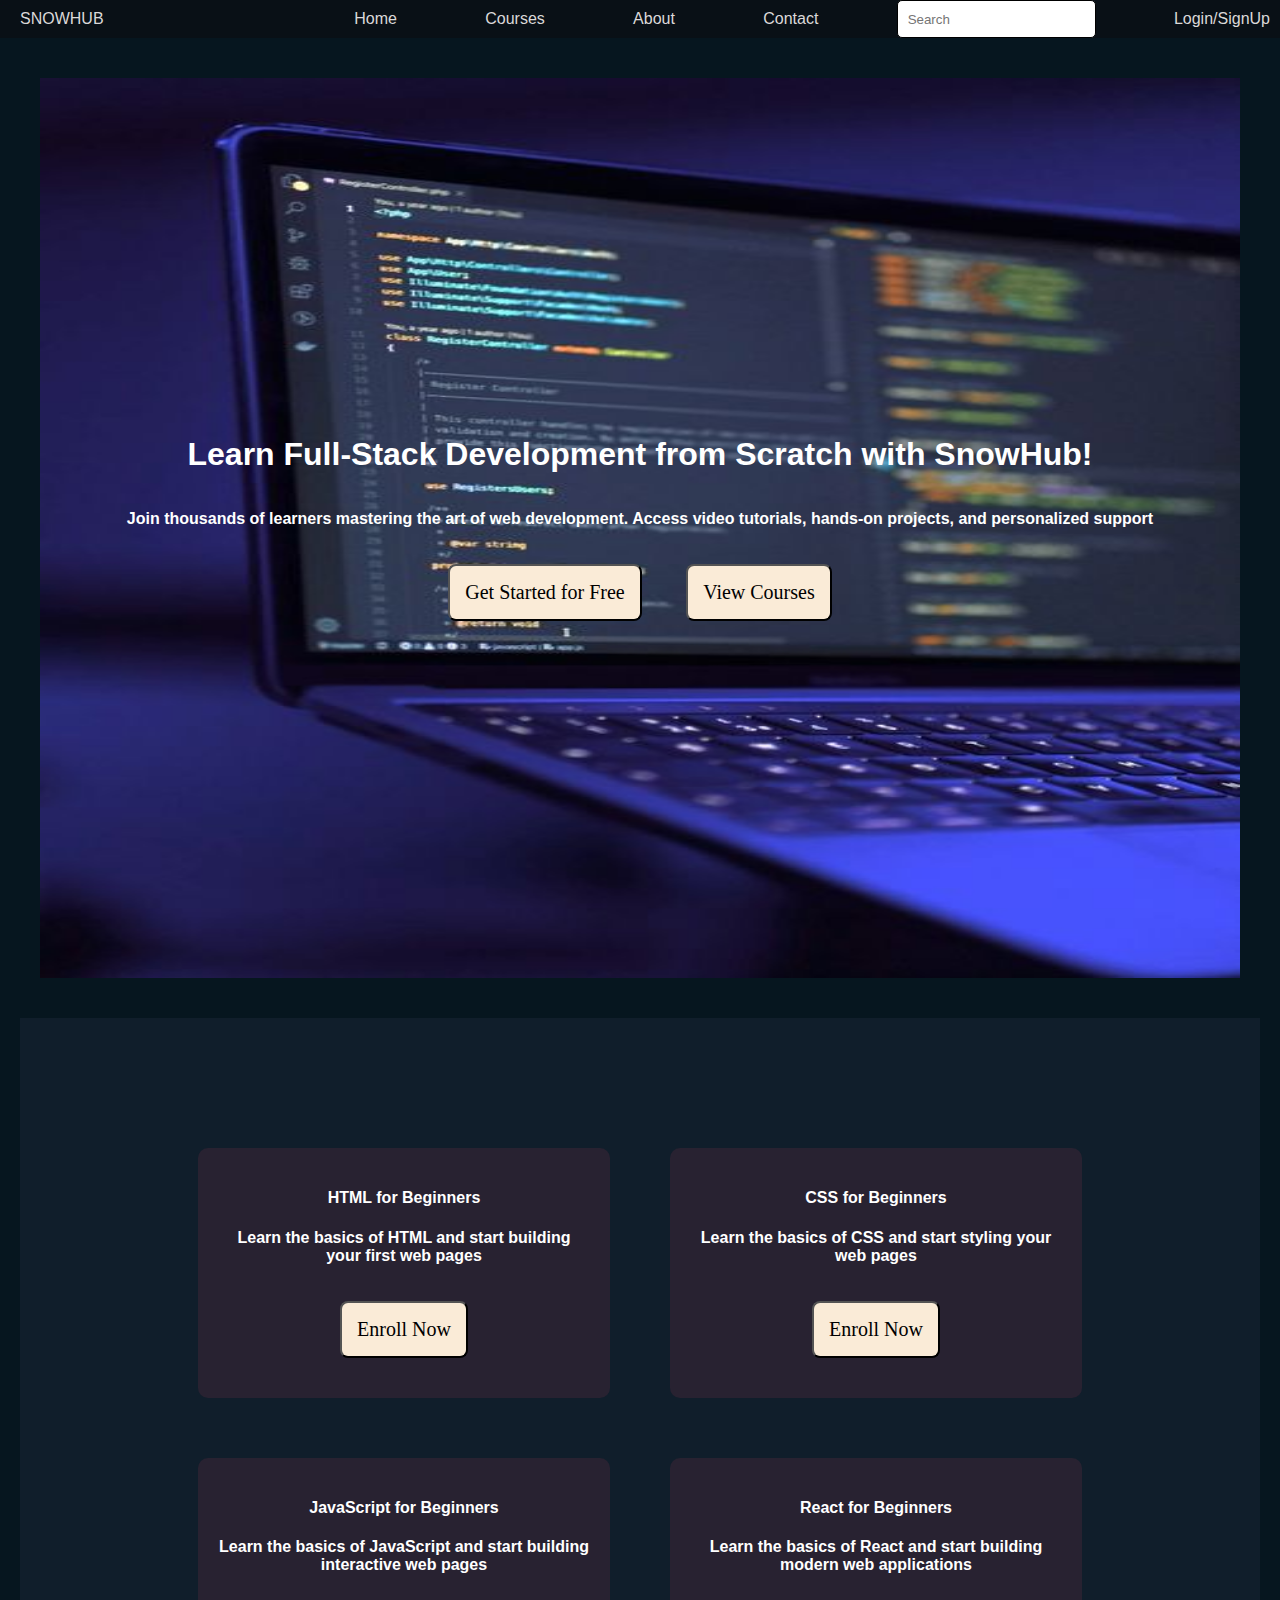
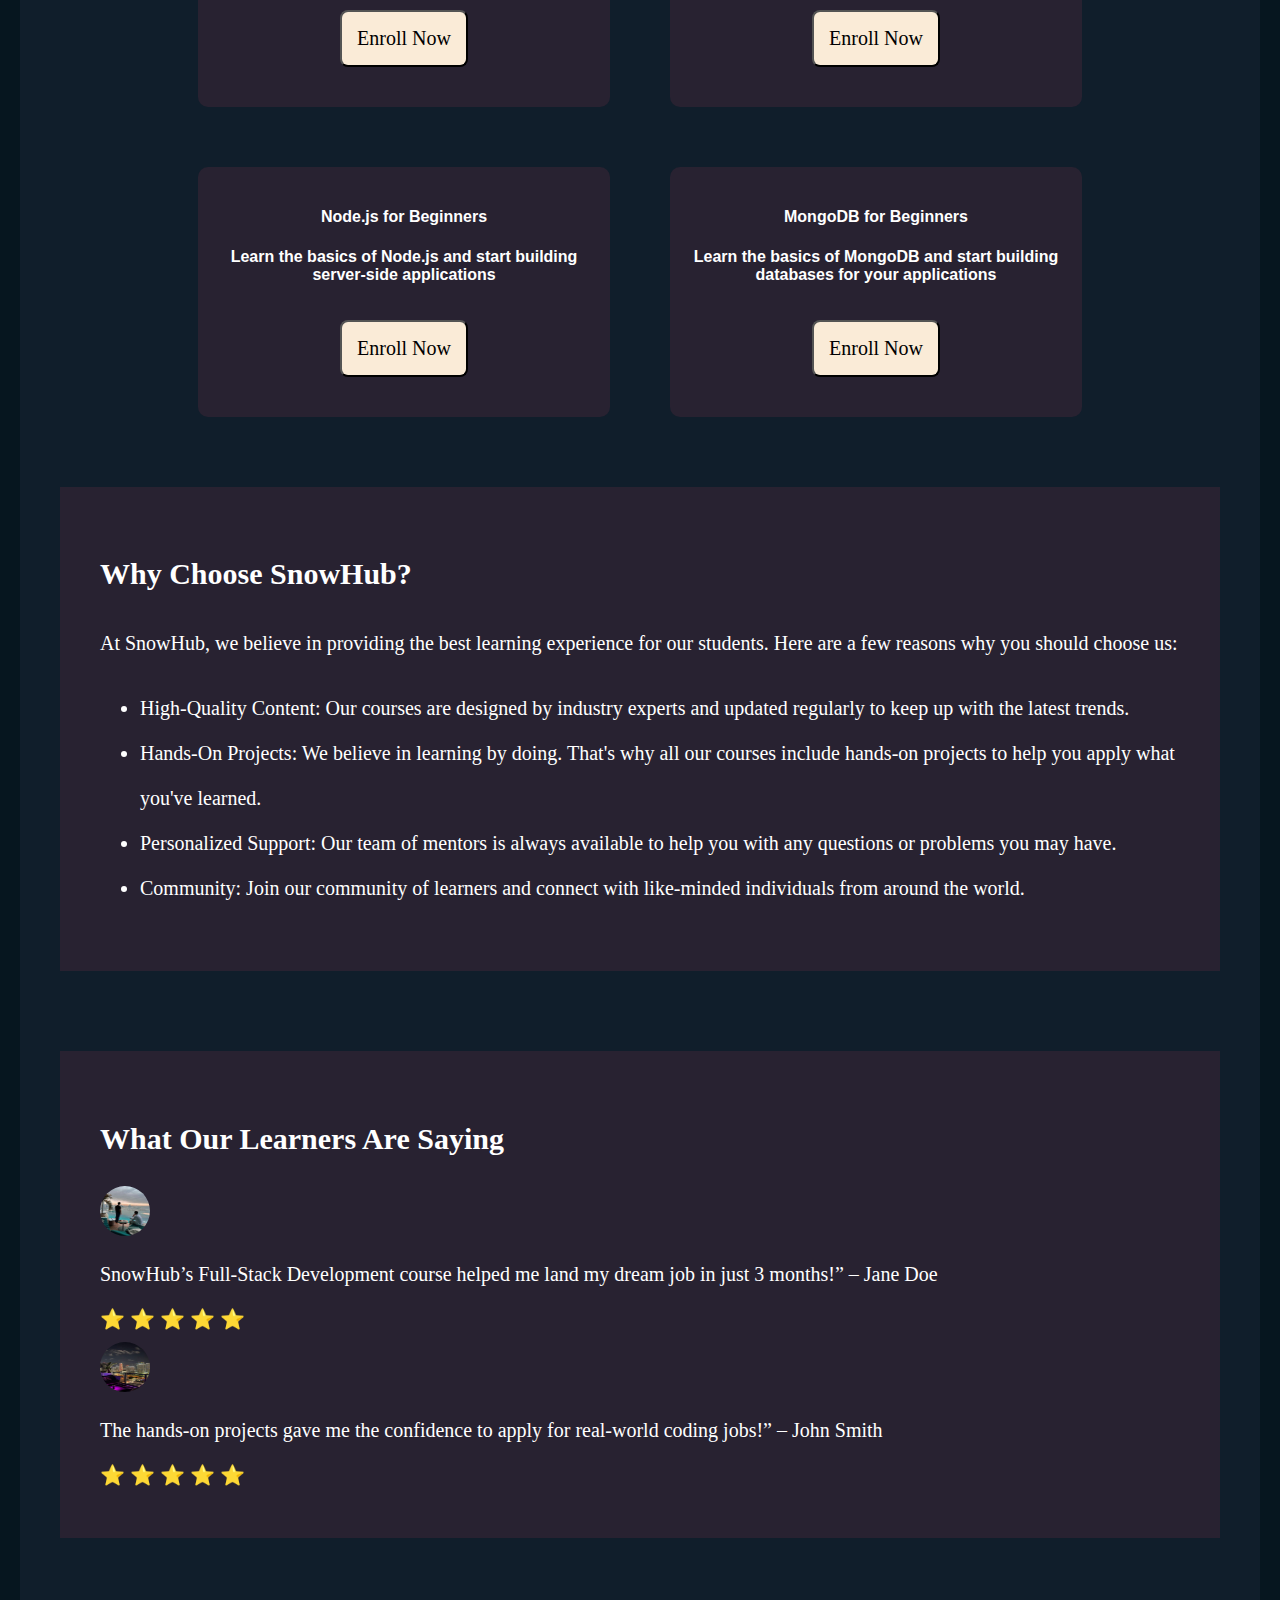
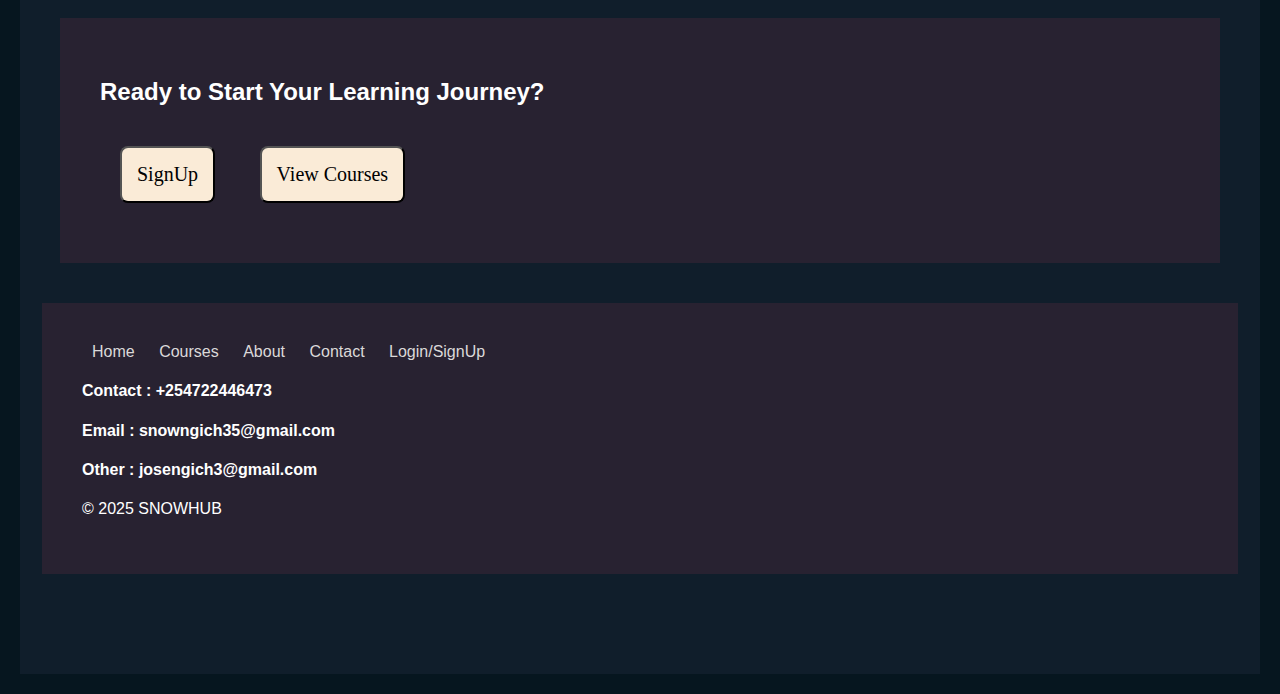
==== index.html @ 52bd99ee "added files" ====
<!DOCTYPE html>
<html lang="en">
<head>
    <meta charset="UTF-8">
    <meta name="viewport" content="width=device-width, initial-scale=1.0">
    <title>SNOWHUB-LMS</title>
    <link rel="stylesheet" href="styles.css">
</head>
<body>
    <header>
        <div id="logo">
            <a href="">SNOWHUB</a>
        </div>
        <a href="">Home</a>
        <a href="">Courses</a>
        <a href="">About</a>
        <a href="">Contact</a>
        <input type="text" id="text" placeholder="Search">
        <a href="">Login/SignUp</a>
    </header>
    
    <section id="hero-section">
        <h1>Learn Full-Stack Development from Scratch with SnowHub!</h1>
        <p>Join thousands of learners mastering the art of web development. Access video tutorials, hands-on projects, and personalized support</p>
        <div id="buttons">
            <button>Get Started for Free</button>
            <button>View Courses</button>
        </div>
    </section>
    <section id="courses">
        <div id="course1">
            <h4>HTML for Beginners</h4>
            <p>Learn the basics of HTML and start building your first web pages</p>
            <button>Enroll Now</button>
        </div>
        <div id="course1">
            <h4>CSS for Beginners</h4>
            <p>Learn the basics of CSS and start styling your web pages</p>
            <button>Enroll Now</button>
        </div>
        <div id="course1">
            <h4>JavaScript for Beginners</h4>
            <p>Learn the basics of JavaScript and start building interactive web pages</p>
            <button>Enroll Now</button>
        </div>
        <div id="course1">
            <h4>React for Beginners</h4>
            <p>Learn the basics of React and start building modern web applications</p>
            <button>Enroll Now</button>
        </div>
        <div id="course1">
            <h4>Node.js for Beginners</h4>
            <p>Learn the basics of Node.js and start building server-side applications</p>
            <button>Enroll Now</button>
        </div>
        <div id="course1">
            <h4>MongoDB for Beginners</h4>
            <p>Learn the basics of MongoDB and start building databases for your applications</p>
            <button>Enroll Now</button>
        </div
         
    </section>
    <section id="choose-us">
        <h2>Why Choose SnowHub?</h2>
        <p>At SnowHub, we believe in providing the best learning experience for our students. Here are a few reasons why you should choose us:</p>
        <ul>
            <li>High-Quality Content: Our courses are designed by industry experts and updated regularly to keep up with the latest trends.</li>
            <li>Hands-On Projects: We believe in learning by doing. That's why all our courses include hands-on projects to help you apply what you've learned.</li>
            <li>Personalized Support: Our team of mentors is always available to help you with any questions or problems you may have.</li>
            <li>Community: Join our community of learners and connect with like-minded individuals from around the world.</li>
        </ul>
    </section>
    <section id="testimonials">
        <div>
            <h2>What Our Learners Are Saying</h2>
            <img  src="images/img1.jpg" alt="" style="
            width: 50px;
            height: 50px;
            border-radius: 25px;
            margin-bottom: 0;
            ">
            <p style="margin-top: 0;
            margin-bottom: 0;">SnowHub’s Full-Stack Development course helped me
                 land my dream job in just 3 months!” – Jane Doe</p>
                 <div style="margin-top: 0;">
                    <span class="star">⭐</span>
                    <span class="star">⭐</span>
                    <span class="star">⭐</span>
                    <span class="star">⭐</span>
                    <span class="star">⭐</span>
                  </div>
                 <img  src="images/img2.jpg" alt="" style="
                 width: 50px;
                 height: 50px;
                 border-radius: 25px;
                 margin-bottom: 0;
                 ">
                 <p style="margin-top: 0;
                 margin-bottom: 0;">The hands-on projects gave me the confidence to apply for real-world coding jobs!” – John Smith</p>     
                 <div style="margin-top: 0;">
                    <span class="star">⭐</span>
                    <span class="star">⭐</span>
                    <span class="star">⭐</span>
                    <span class="star">⭐</span>
                    <span class="star">⭐</span>
                  </div>
        </div>
        
    </section>
    <section id="action">
        <h2>Ready to Start Your Learning Journey?</h2>
        <button>SignUp</button>
        <button>View Courses</button>

    </section>
    <footer id="footer">
        <a href="">Home</a>
        <a href="">Courses</a>
        <a href="">About</a>
        <a href="">Contact</a>
        
        <a href="">Login/SignUp</a>

        <h4>Contact : +254722446473</h4>
        <h4>Email : snowngich35@gmail.com</h4>
        <h4>Other : josengich3@gmail.com</h4>
        <p>&copy; 2025 SNOWHUB </p>
    </footer>
</body>
</html>
---- styles.css ----
body{
    background-color: rgb(6, 22, 31);
    margin: 0;
    padding: 0;
    font-family: Arial, sans-serif;
    color: white;
}
header{
    display: flex;
    justify-content: space-between;
    background-color: rgb(9, 16, 22);
    
}
section{
    border: none;
    margin:40px
}
a{
    text-decoration: none;
    color: rgb(219, 217, 217);
    padding: 10px;
    transition: 0.3s ease-in-out;
    transition: transform 0.5s ease-in-out;
    
}
a:hover{
    background-color: orangered;
    transform: scale(0.97);
    border-radius: 4px;
}
#text{
    padding: 10px;
    border: 1px solid black;
    border-radius: 5px;
}
#logo{
    display: inline-block;
    width: 20%;
    padding: 10px;
}
#hero-section{
   background-image: url(images/img4.jpg);
   background-repeat: no-repeat;
      background-size: 100% 100%;
    height: 100vh;
    display: flex;
    flex-direction: column;
    justify-content: center;
    align-items: center;
    font-weight: bold ;
    
}

button{
    padding: 15px;
    margin: 20px;
    border-radius: 8px;
    background-color: antiquewhite;
    font-size: 20px;
    cursor: pointer;
    transition: transform 0.5s ease-in-out;
    color: bold;
    font-family: italic;
    
}
button:hover{
    background-color: orangered;
    color: white;
    transform: scale(0.97);
}
#courses{
    display: flex;
    flex-wrap: wrap;
    flex: 1;
    justify-content: center;
    align-items: center;
    background-color: rgb(16, 30, 43);
    padding-top: 100px;
    padding-bottom: 100px;
    margin: 20px;
    
}
#course1{
    width: 30%;
    padding: 20px;
    margin: 30px;
    background-color: rgb(40, 34, 49);
    border-radius: 10px;
    text-align: center;
    cursor: pointer;
    transition: transform 0.5s ease-in-out;
    font-weight: bold;
    

}
#course1:hover{
    background-color: orangered;
    transform: scale(0.97);
}
#choose-us{
    padding: 40px;
    margin-top: 40px;
    background-color: rgb(40, 34, 49);
    font-family: bold;
    font-size: 20px;
    line-height: 45px;
}
#testimonials{
    padding: 40px;
    width: 90%;
    margin-top: 40px;
    background-color: rgb(40, 34, 49);
    font-family: bold;
    font-size: 20px;
    line-height: 45px;
}
#action{
    background-color: rgb(40, 34, 49);
    width: 90%;
    padding: 40px;
}
#footer{
    background-color: rgb(40, 34, 49);
    width: 90%;
    padding: 40px;
}
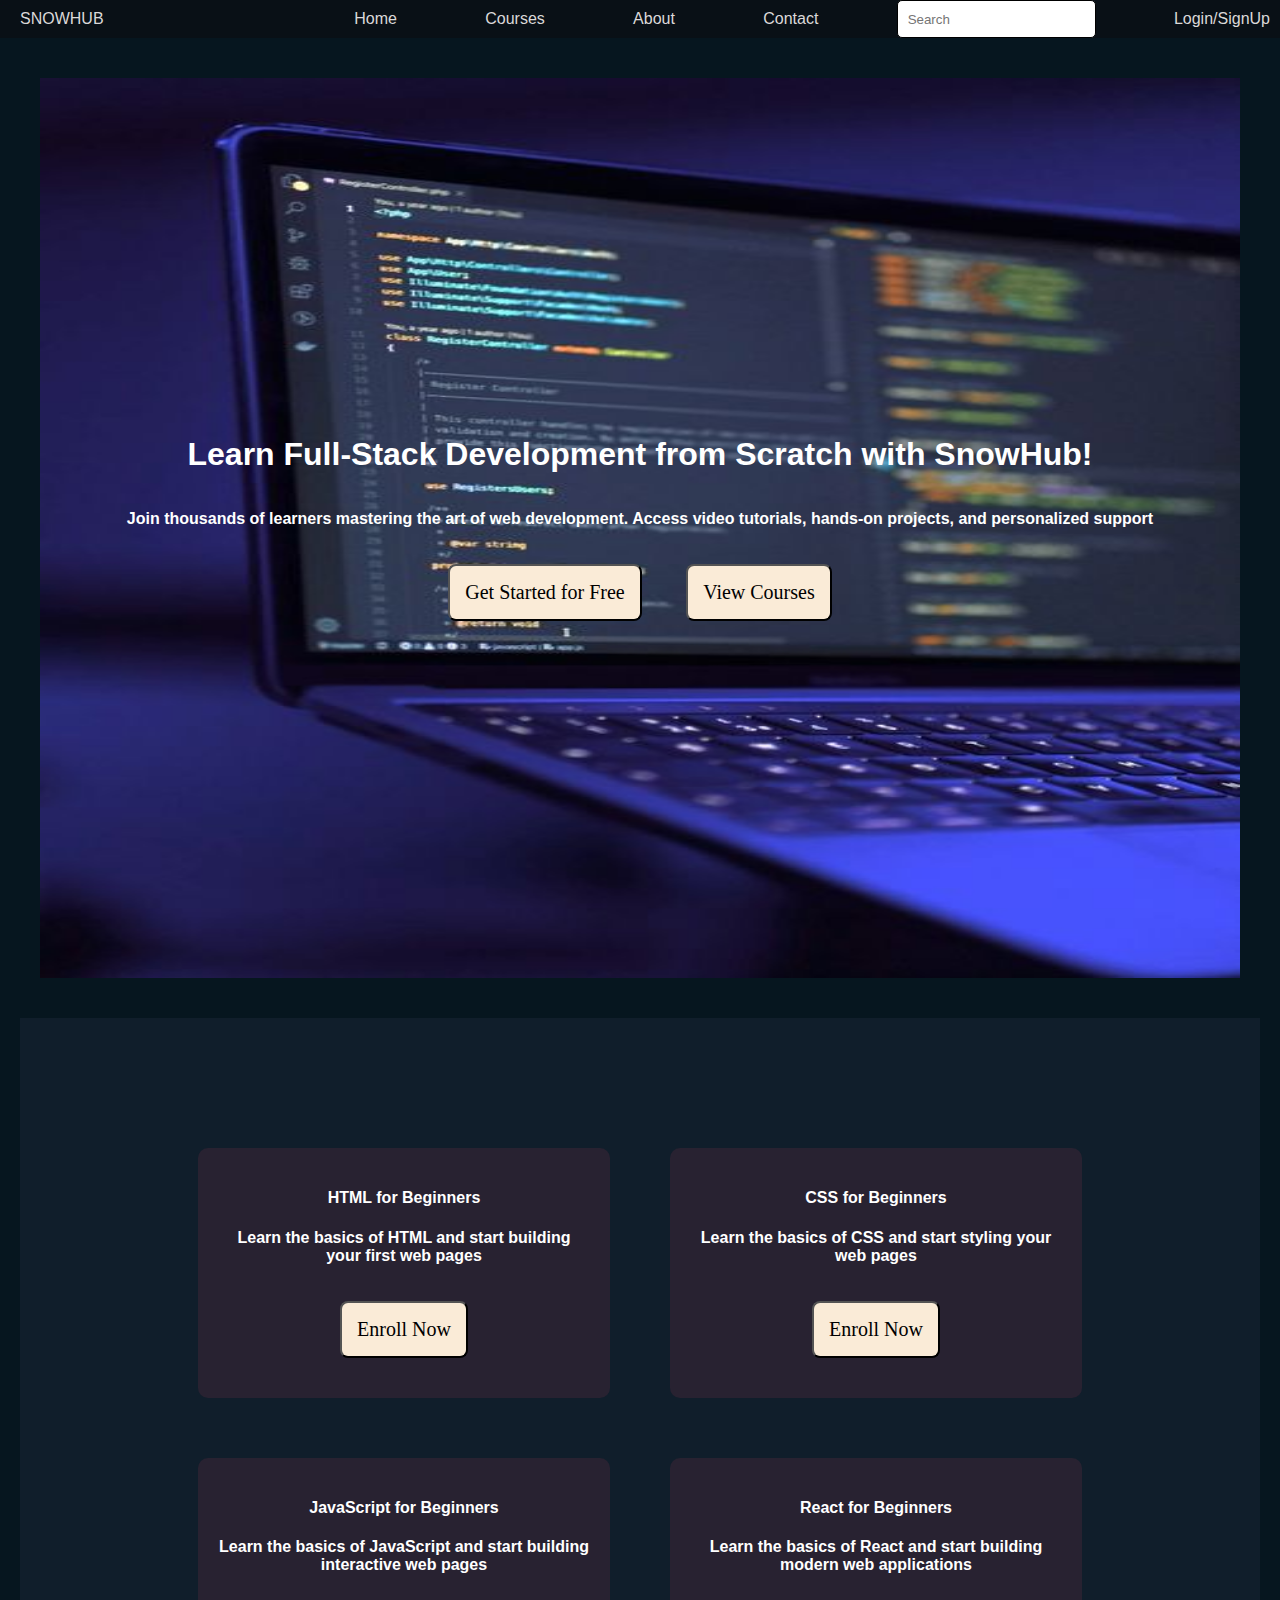
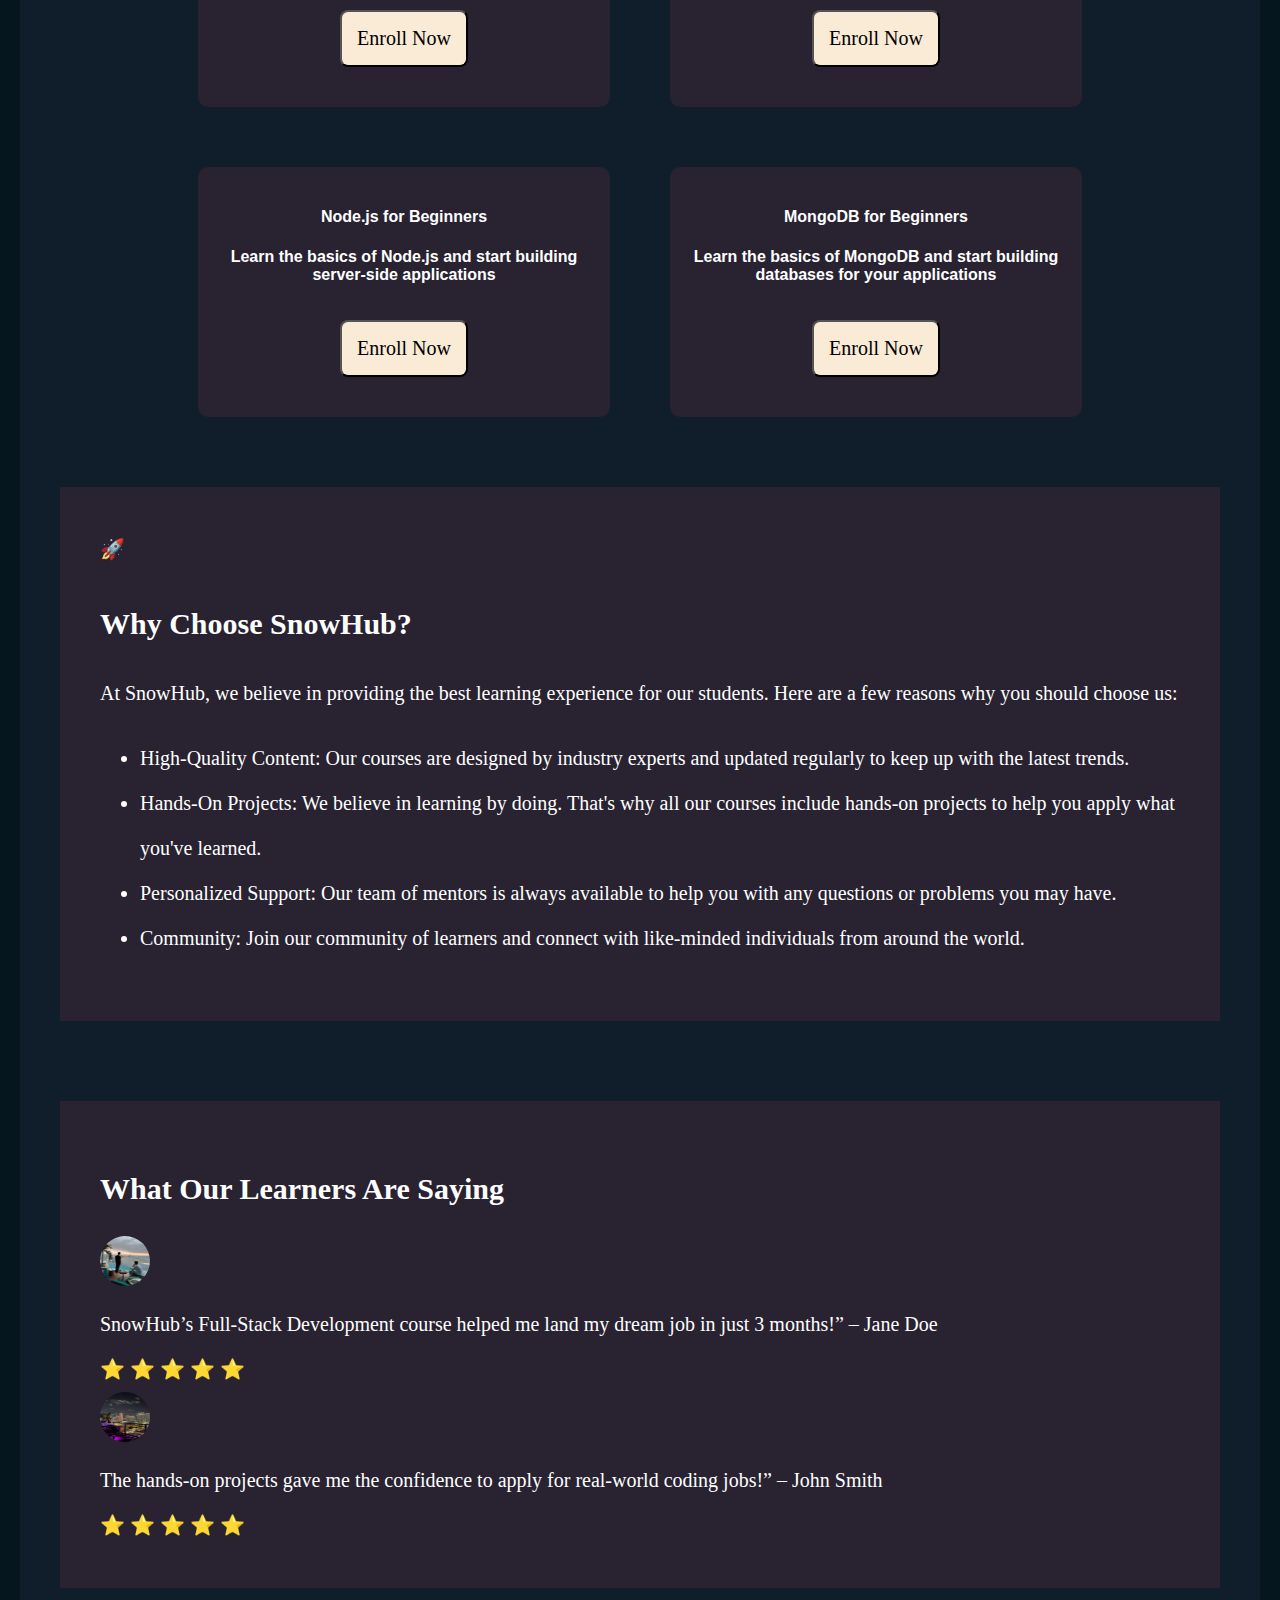
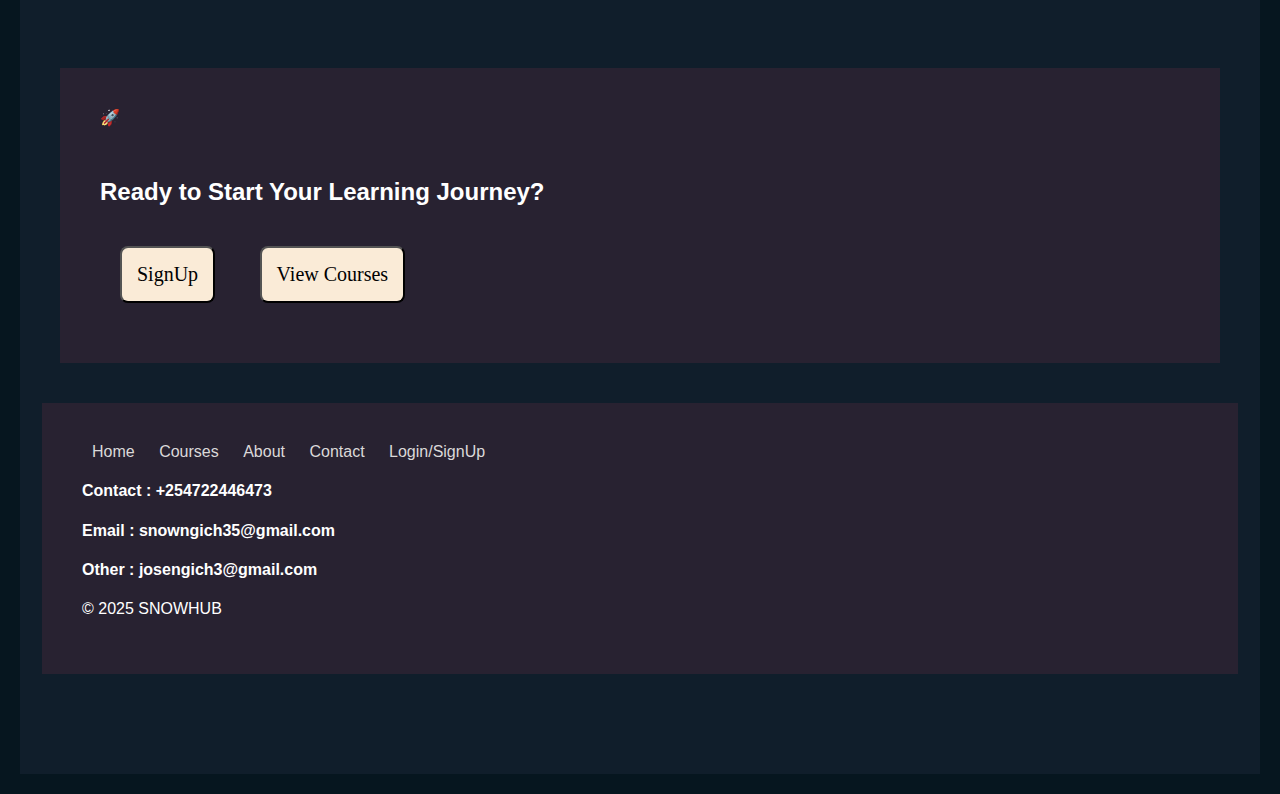
==== commit e1dd57e9: "added files" ====
--- a/index.html
+++ b/index.html
@@ -28,6 +28,7 @@
         </div>
     </section>
     <section id="courses">
+        
         <div id="course1">
             <h4>HTML for Beginners</h4>
             <p>Learn the basics of HTML and start building your first web pages</p>
@@ -61,6 +62,7 @@
          
     </section>
     <section id="choose-us">
+        <div id="bounce">🚀</div>
         <h2>Why Choose SnowHub?</h2>
         <p>At SnowHub, we believe in providing the best learning experience for our students. Here are a few reasons why you should choose us:</p>
         <ul>
@@ -108,6 +110,7 @@
         
     </section>
     <section id="action">
+        <div id="bounce">🚀</div>
         <h2>Ready to Start Your Learning Journey?</h2>
         <button>SignUp</button>
         <button>View Courses</button>
@@ -126,5 +129,7 @@
         <h4>Other : josengich3@gmail.com</h4>
         <p>&copy; 2025 SNOWHUB </p>
     </footer>
+
+    
 </body>
 </html>--- a/styles.css
+++ b/styles.css
@@ -22,6 +22,7 @@
     padding: 10px;
     transition: 0.3s ease-in-out;
     transition: transform 0.5s ease-in-out;
+    transition: all 0.3s ease-in-out;
     
 }
 a:hover{
@@ -62,6 +63,8 @@
     transition: transform 0.5s ease-in-out;
     color: bold;
     font-family: italic;
+    transition: all 0.5s ease-in-out;
+    
     
 }
 button:hover{
@@ -91,8 +94,20 @@
     cursor: pointer;
     transition: transform 0.5s ease-in-out;
     font-weight: bold;
+    animation: spin 1.5s linear infinite, grow-shrink 5s ease-in-out infinite;
+    transition: all 0.5s ease-in-out;
     
 
+}
+ 
+@keyframes spin {
+  0% { transform: rotate(0deg); }
+  100% { transform: rotate(360deg); }
+}
+
+@keyframes grow-shrink {
+  0%, 100% { transform: scale(1); }
+  50% { transform: scale(1.1); }
 }
 #course1:hover{
     background-color: orangered;
@@ -124,4 +139,20 @@
     background-color: rgb(40, 34, 49);
     width: 90%;
     padding: 40px;
+}
+#bounce{
+    width: 50px;
+    height: 50px;
+    border-radius: 25px;
+    animation: bounce 0.5s ease infinite;
+    
+}
+@keyframes bounce {
+    0%,100%{
+        transform:translateY(0);
+        
+    }
+    50%{
+        transform: translateY(-5px);
+    }
 }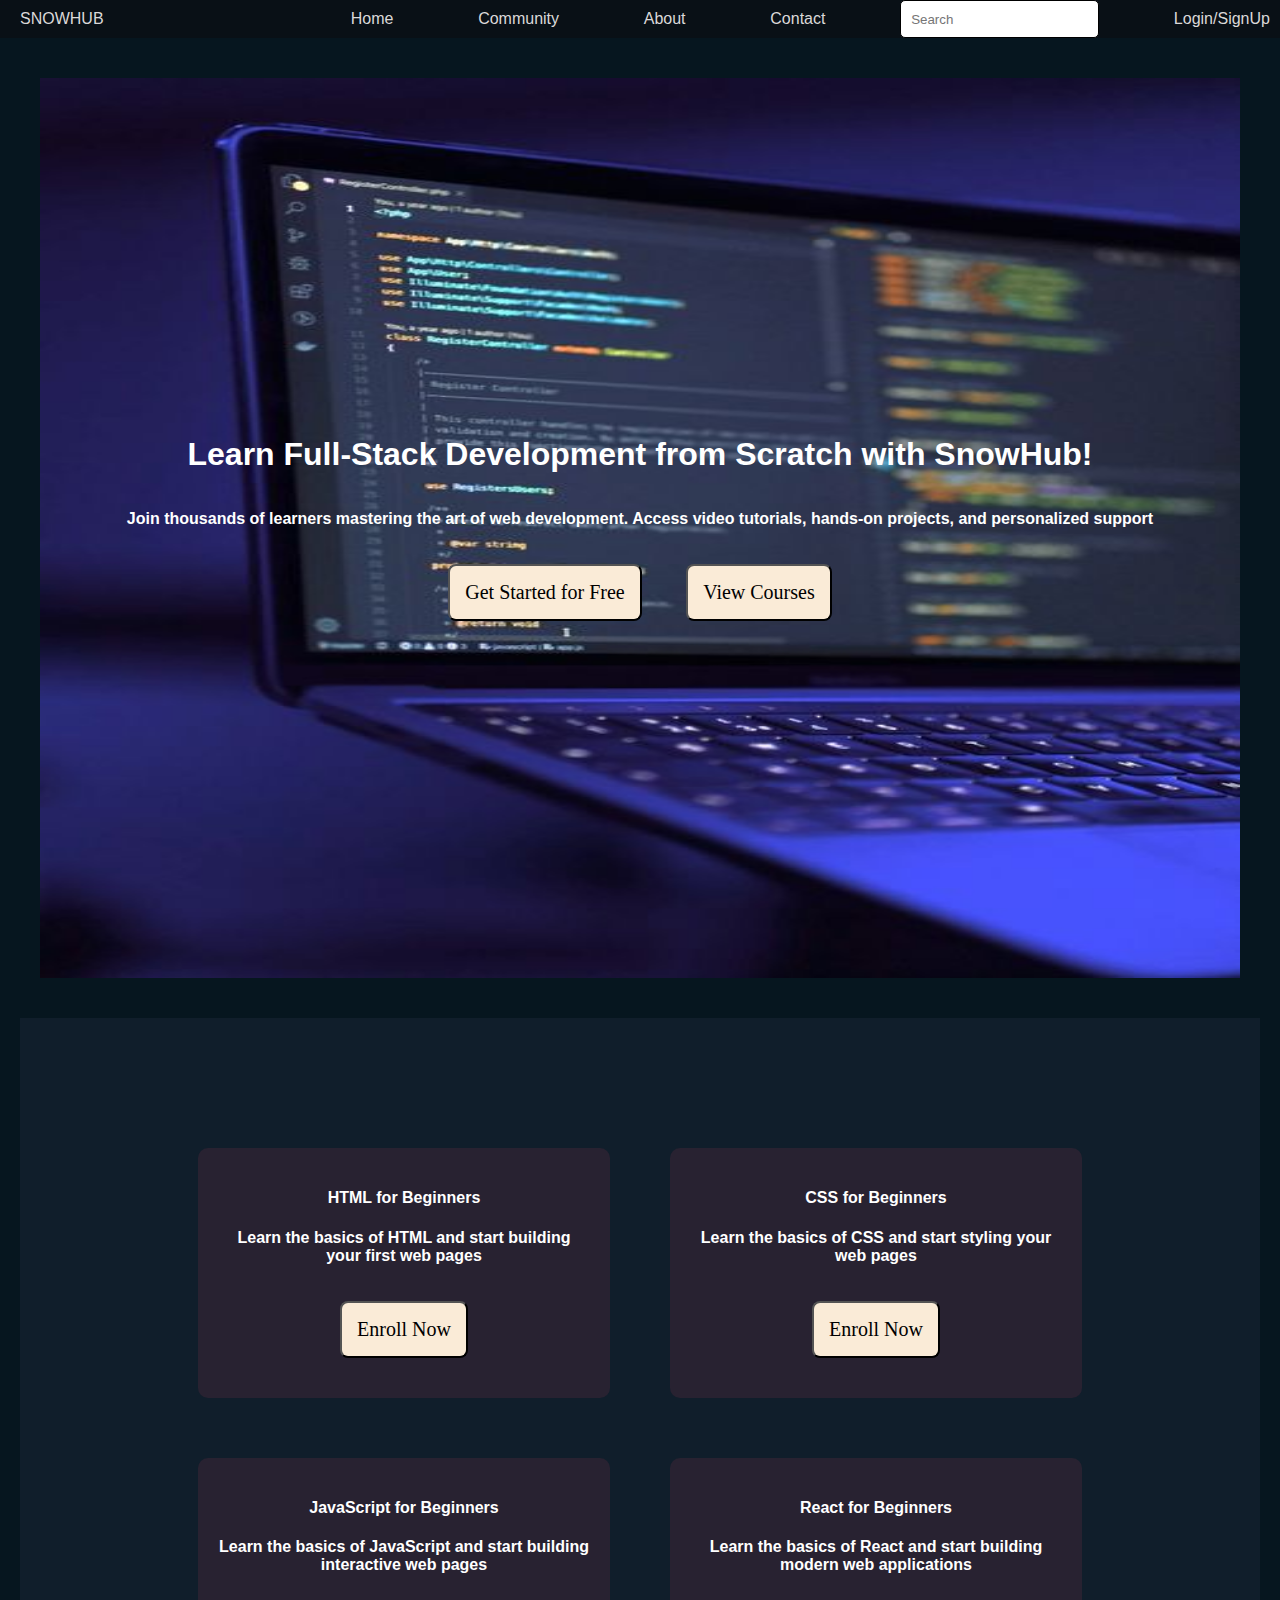
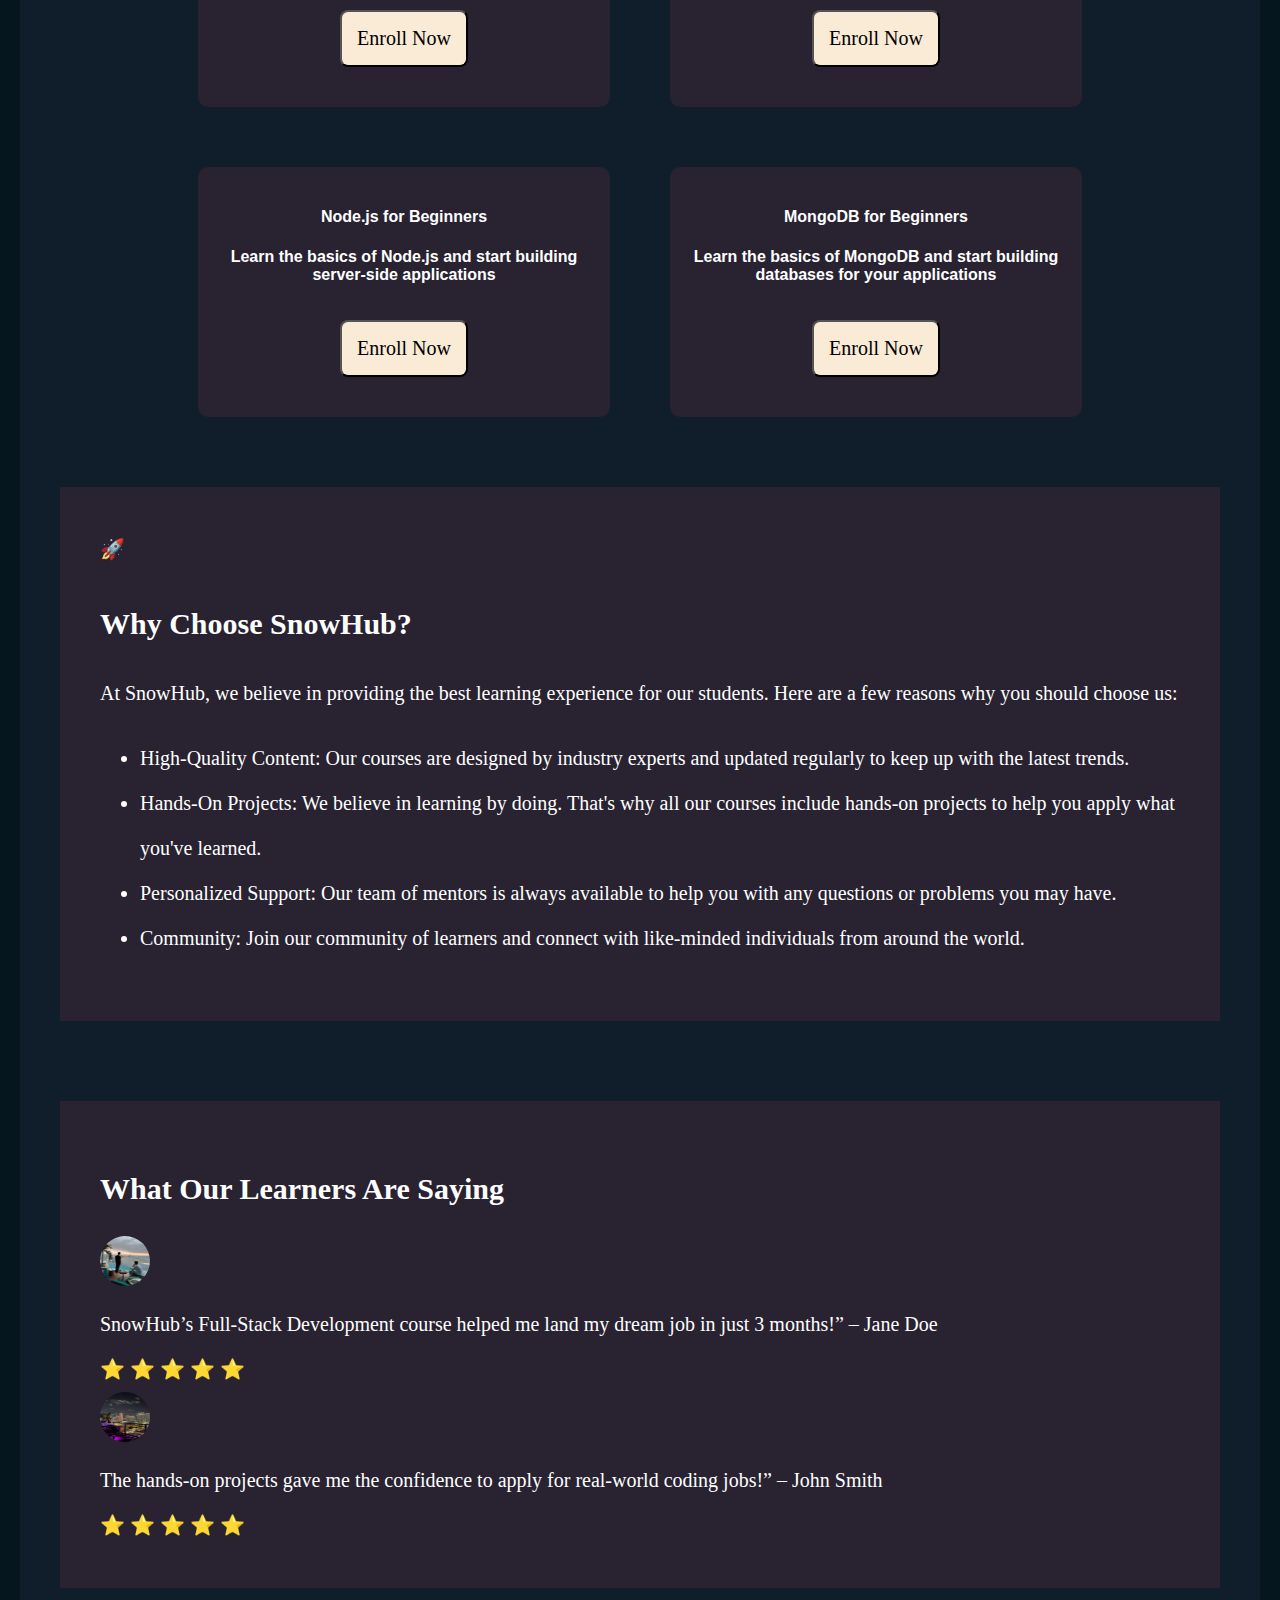
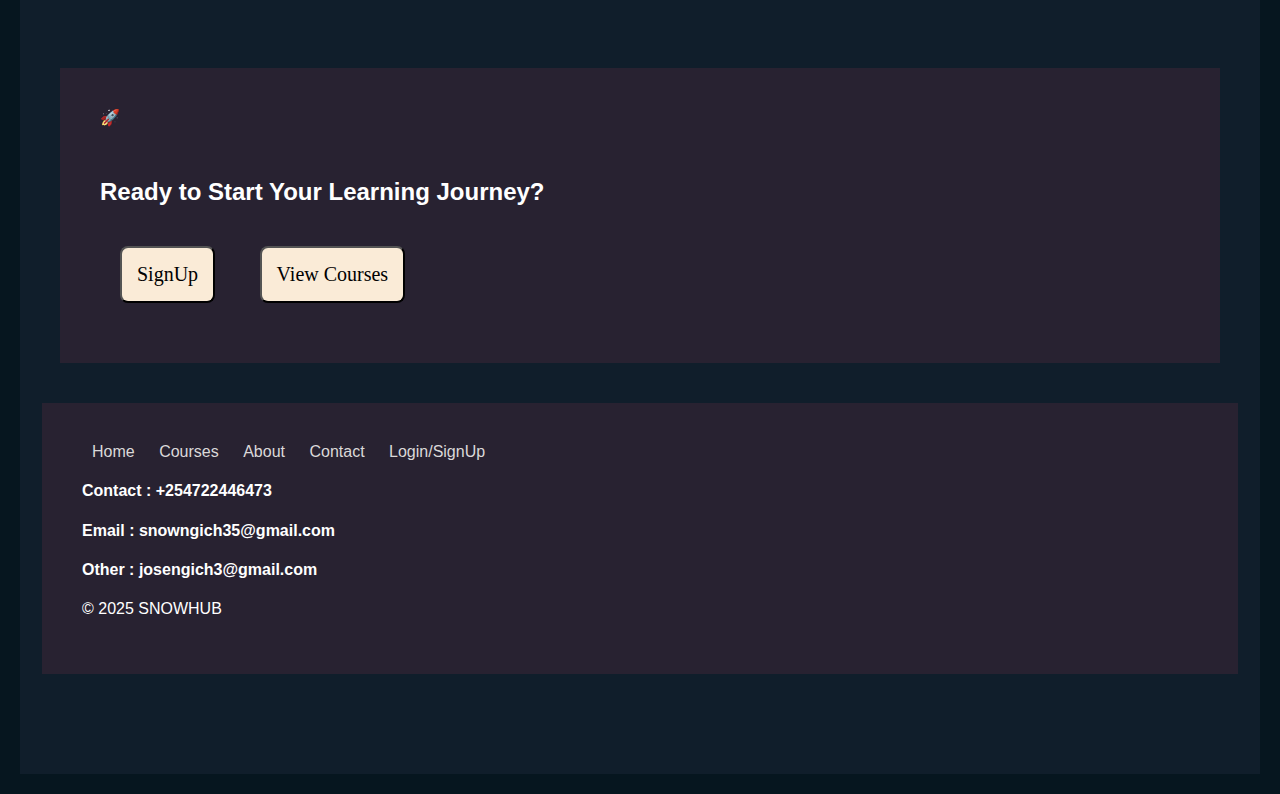
==== commit c915934e: "added login page and community page" ====
--- a/index.html
+++ b/index.html
@@ -11,12 +11,12 @@
         <div id="logo">
             <a href="">SNOWHUB</a>
         </div>
-        <a href="">Home</a>
-        <a href="">Courses</a>
+        <a href="index.html">Home</a>
+        <a href="community.html">Community</a>
         <a href="">About</a>
         <a href="">Contact</a>
         <input type="text" id="text" placeholder="Search">
-        <a href="">Login/SignUp</a>
+        <a href="register.html">Login/SignUp</a>
     </header>
     
     <section id="hero-section">
@@ -122,7 +122,7 @@
         <a href="">About</a>
         <a href="">Contact</a>
         
-        <a href="">Login/SignUp</a>
+        <a href="register.html">Login/SignUp</a>
 
         <h4>Contact : +254722446473</h4>
         <h4>Email : snowngich35@gmail.com</h4>
